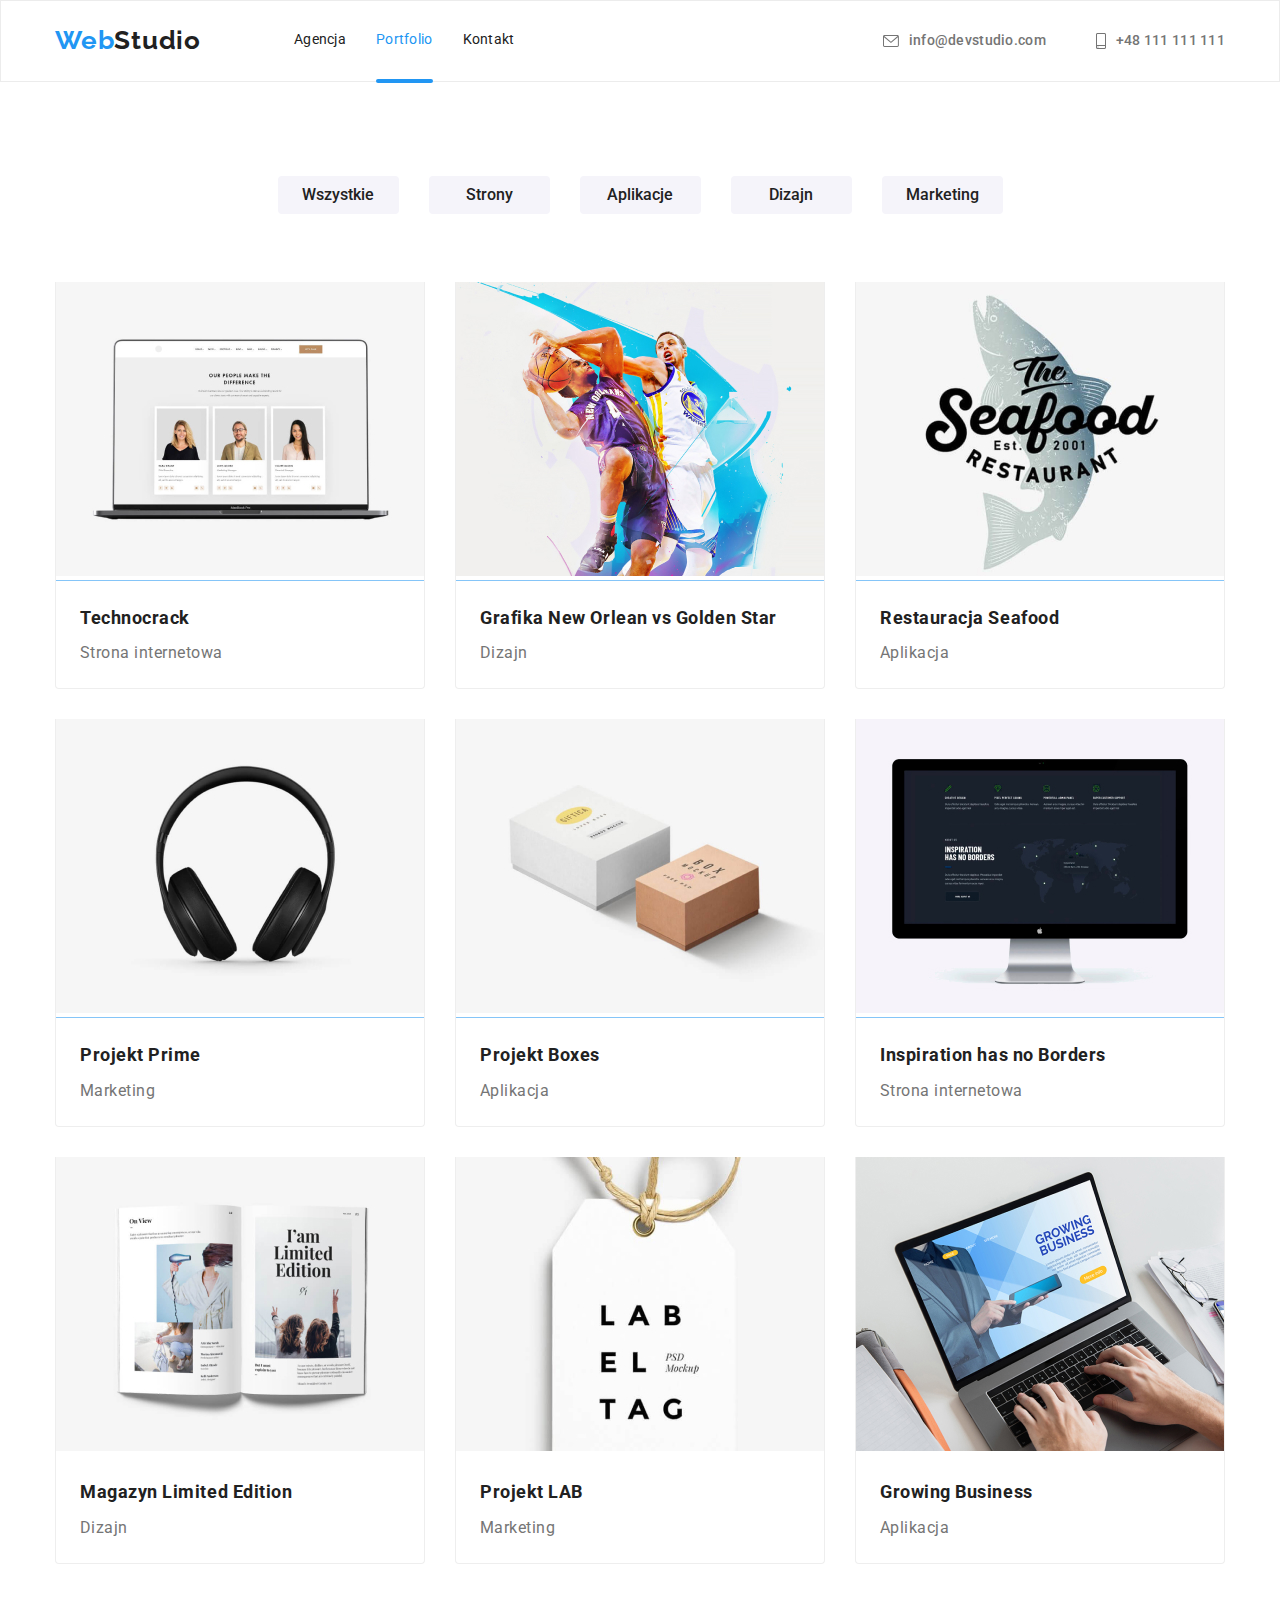
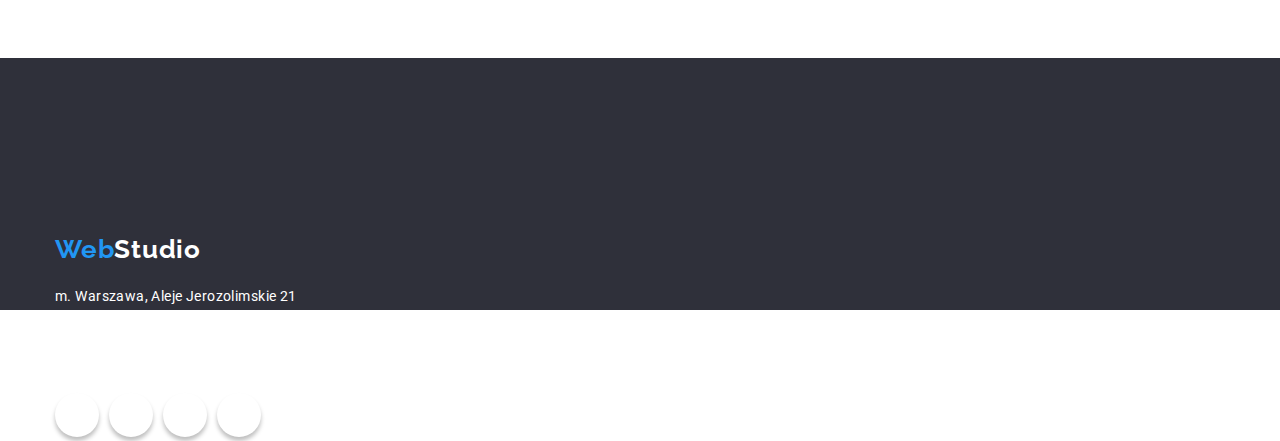
==== portfolio.html @ c9aa2d44 "Zadanie" ====
<!DOCTYPE html>
<html lang="pl">
  <head>
    <meta charset="UTF-8" />
    <meta http-equiv="X-UA-Compatible" content="IE=edge" />
    <meta name="viewport" content="width=device-width, initial-scale=1.0" />
    <title>Portfolio</title>
    <!--Google font-->
    <link rel="preconnect" href="https://fonts.googleapis.com" />
    <link rel="preconnect" href="https://fonts.gstatic.com" crossorigin />
    <link
      href="https://fonts.googleapis.com/css2?family=Raleway:wght@700&family=Roboto:wght@400;500;700;900&display=swap"
      rel="stylesheet"
    />
    <!--End Google font-->
    <!--Modern-normal-->
    <link rel="stylesheet" href="/css/modern-normalize.css" />

    <link rel="stylesheet" href="css/style.css" />
  </head>
  <body>
    <header class="menu-logo">
      <!--Logo-->
      <div class="container menu-box">
        <div class="first-menu-box">
          <h2 class="logo"><span class="first-part-logo">Web</span>Studio</h2>
          <nav>
            <ul class="list">
              <li><a class="menu-nav" href="index.html">Agencja</a></li>
              <li>
                <a class="menu-nav-active" href="portfolio.html">Portfolio</a>
              </li>
              <li><a class="menu-nav" href="/contact">Kontakt</a></li>
            </ul>
          </nav>
        </div>
        <div class="second-menu-box">
          <a class="menu-mail" href="mailto:info@devstudio.com">
            <svg class="icon" width="16" height="12">
              <use href="images/icons.svg#icon-envelope"></use></svg
            >info@devstudio.com</a
          >
          <a class="menu-phone" href="tel:+48111111111">
            <svg class="icon" width="10" height="16">
              <use href="images/icons.svg#icon-smartphone"></use></svg
            >+48 111 111 111</a
          >
        </div>
      </div>
    </header>
    <main>
      <!--HERO-->
      <section class="container">
        <ul class="list filter">
          <li>
            <button class="filter-bg" type="button">Wszystkie</button>
          </li>
          <li>
            <button class="filter-bg" type="button">Strony</button>
          </li>
          <li><button class="filter-bg" type="button">Aplikacje</button></li>
          <li><button class="filter-bg" type="button">Dizajn</button></li>
          <li><button class="filter-bg" type="button">Marketing</button></li>
        </ul>
      </section>
      <!--Portfolio-->
      <section class="portfolio container">
        <ul class="list portfolio-box">
          <li class="portfolio-card">
            <div class="card-box">
              <img
                src="images/technocrack.jpg"
                alt="Strona internetowa z twarzami ludzi"
                width="370"
                height="294"
              />
              <div class="overlay">
                <p class="description">
                  Technocrack jest popularną platformą wykorzystywaną do
                  rozpowszechniania koronawirusa. Firmy wykorzystują tę
                  platformę do celów szpiegowskich i ataków na niezabezpieczone
                  serwery konkurencji
                </p>
              </div>
            </div>
            <h3 class="portfolio-name">Technocrack</h3>
            <p class="portfolio-job">Strona internetowa</p>
          </li>
          <li class="portfolio-card">
            <div class="card-box">
              <img
                src="images/grafika-new-orlean-vs-golden-star.jpg"
                alt="Dwóch graczy w kosza z błękitną smugą w tle"
                width="370"
                height="294"
              />
              <div class="overlay">
                <p class="description">
                  Technocrack jest popularną platformą wykorzystywaną do
                  rozpowszechniania koronawirusa. Firmy wykorzystują tę
                  platformę do celów szpiegowskich i ataków na niezabezpieczone
                  serwery konkurencji
                </p>
              </div>
            </div>
            <h3 class="portfolio-name">Grafika New Orlean vs Golden Star</h3>
            <p class="portfolio-job">Dizajn</p>
          </li>
          <li class="portfolio-card">
            <div class="card-box">
              <img
                src="images/restauracja-seafood.jpg"
                alt="Logo firmy z rybą w tle"
                width="370"
                height="294"
              />
              <div class="overlay">
                <p class="description">
                  Technocrack jest popularną platformą wykorzystywaną do
                  rozpowszechniania koronawirusa. Firmy wykorzystują tę
                  platformę do celów szpiegowskich i ataków na niezabezpieczone
                  serwery konkurencji
                </p>
              </div>
            </div>
            <h3 class="portfolio-name">Restauracja Seafood</h3>
            <p class="portfolio-job">Aplikacja</p>
          </li>
          <li class="portfolio-card">
            <div class="card-box">
              <img
                src="images/projekt-prime.jpg"
                alt="Czarne słuchawki na białym tle"
                width="370"
                height="294"
              />
              <div class="overlay">
                <p class="description">
                  Technocrack jest popularną platformą wykorzystywaną do
                  rozpowszechniania koronawirusa. Firmy wykorzystują tę
                  platformę do celów szpiegowskich i ataków na niezabezpieczone
                  serwery konkurencji
                </p>
              </div>
            </div>
            <h3 class="portfolio-name">Projekt Prime</h3>
            <p class="portfolio-job">Marketing</p>
          </li>
          <li class="portfolio-card">
            <div class="card-box">
              <img
                src="images/projekt-boxes.jpg"
                alt="Dwa pudełka białe większe, brązowe mniejsze"
                width="370"
                height="294"
              />
              <div class="overlay">
                <p class="description">
                  Technocrack jest popularną platformą wykorzystywaną do
                  rozpowszechniania koronawirusa. Firmy wykorzystują tę
                  platformę do celów szpiegowskich i ataków na niezabezpieczone
                  serwery konkurencji
                </p>
              </div>
            </div>
            <h3 class="portfolio-name">Projekt Boxes</h3>
            <p class="portfolio-job">Aplikacja</p>
          </li>
          <li class="portfolio-card">
            <div class="card-box">
              <img
                src="images/inspiration-has-no-borders.jpg"
                alt="Strona internetowa w kolorze granatowym z mapą świata"
                width="370"
                height="294"
              />
              <div class="overlay">
                <p class="description">
                  Technocrack jest popularną platformą wykorzystywaną do
                  rozpowszechniania koronawirusa. Firmy wykorzystują tę
                  platformę do celów szpiegowskich i ataków na niezabezpieczone
                  serwery konkurencji
                </p>
              </div>
            </div>
            <h3 class="portfolio-name">Inspiration has no Borders</h3>
            <p class="portfolio-job">Strona internetowa</p>
          </li>
          <li class="portfolio-card">
            <div class="card-box">
              <img
                src="images/magazyn-limited-edition.jpg"
                alt="Magazyn z kolorowymi zdjęciami kobiety z suszarka, torebką i dwie kobiety z ręką w góże ze znakim solidarności"
                width="370"
                height="294"
              />
              <div class="overlay">
                <p class="description">
                  Technocrack jest popularną platformą wykorzystywaną do
                  rozpowszechniania koronawirusa. Firmy wykorzystują tę
                  platformę do celów szpiegowskich i ataków na niezabezpieczone
                  serwery konkurencji
                </p>
              </div>
            </div>
            <h3 class="portfolio-name">Magazyn Limited Edition</h3>
            <p class="portfolio-job">Dizajn</p>
          </li>
          <li class="portfolio-card">
            <div class="card-box">
              <img
                src="images/projekt-lab.jpg"
                alt="Zawiszka na sznurku"
                width="370"
                height="294"
              />
              <div class="overlay">
                <p class="description">
                  Technocrack jest popularną platformą wykorzystywaną do
                  rozpowszechniania koronawirusa. Firmy wykorzystują tę
                  platformę do celów szpiegowskich i ataków na niezabezpieczone
                  serwery konkurencji
                </p>
              </div>
            </div>
            <h3 class="portfolio-name">Projekt LAB</h3>
            <p class="portfolio-job">Marketing</p>
          </li>
          <li class="portfolio-card">
            <div class="card-box">
              <img
                src="images/growing-business.jpg"
                alt="Lapropo z otwarą stroną biznesową internetową"
                width="370"
                height="294"
              />
              <div class="overlay">
                <p class="description">
                  Technocrack jest popularną platformą wykorzystywaną do
                  rozpowszechniania koronawirusa. Firmy wykorzystują tę
                  platformę do celów szpiegowskich i ataków na niezabezpieczone
                  serwery konkurencji
                </p>
              </div>
            </div>
            <h3 class="portfolio-name">Growing Business</h3>
            <p class="portfolio-job">Aplikacja</p>
          </li>
        </ul>
      </section>
    </main>
    <!--Footer-->
    <footer>
      <div class="contact">
        <div class="container">
          <div class="column1of2">
            <div class="contact-box">
              <h2 class="logo">
                <span class="first-part-logo">Web</span
                ><spon class="secend-part-logo">Studio</spon>
              </h2>
            </div>
            <address>
              <ul class="contact-list">
                <li>
                  <a
                    class="contact-data"
                    href="https://goo.gl/maps/quSYSpreMcUmD9Dv7"
                    target="_blank"
                    >m. Warszawa, Aleje Jerozolimskie 21
                  </a>
                </li>
                <li>
                  <a class="contact-mail" href="mailito:info@example.com"
                    >info@example.com</a
                  >
                </li>
                <li>
                  <a class="contact-phone" href="tel:+48111111111"
                    >+48 111 111 111</a
                  >
                </li>
              </ul>
            </address>
          </div>
          <div class="column2of2">
            <h3 class="social-text">Dołącz do nas</h3>
            <ul class="icon-box">
              <li>
                <a href="/instagram">
                  <svg class="icon-social-footer" width="44" height="44">
                    <use
                      width="20"
                      height="20"
                      x="12px"
                      y="12px"
                      href="images/icons.svg#icon-instagram"
                    ></use>
                  </svg>
                </a>
              </li>
              <li>
                <a href="/twitter">
                  <svg class="icon-social-footer" width="44" height="44">
                    <use
                      width="20"
                      height="20"
                      x="12px"
                      y="12px"
                      href="images/icons.svg#icon-twitter"
                    ></use>
                  </svg>
                </a>
              </li>
              <li>
                <a href="/facebook">
                  <svg class="icon-social-footer" width="44" height="44">
                    <use
                      width="20"
                      height="20"
                      x="12px"
                      y="12px"
                      href="images/icons.svg#icon-facebook"
                    ></use>
                  </svg>
                </a>
              </li>
              <li>
                <a href="/linkedin">
                  <svg class="icon-social-footer" width="44" height="44">
                    <use
                      width="20"
                      height="20"
                      x="12px"
                      y="12px"
                      href="images/icons.svg#icon-linkedin"
                    ></use>
                  </svg>
                </a>
              </li>
            </ul>
          </div>
        </div>
      </div>
    </footer>
    <script src="./js/modal.js"></script>
  </body>
</html>
---- css/style.css ----
* {
  padding: 0;
  margin: 0;
}

:root {
  --brand-color: #2196f3;
  --text-color: #212121;
  --bg-color: #2f303a;
  --p-color: #757575;
  --white-color: #ffffff;
  --icon-color: #afb1b8;
  --backgrand-color: #f5f4fa;
  --backgrand-icon: rgba(255, 255, 255, 0.1);
  --border-color: #ececec;
  --portfolio-color: #eeeeee;
}

body {
  font-family: "Roboto", sans-serif;
  color: var(--text-color);
  background-color: var(--white-color);
  margin: 0;
  padding: 0;
}

.menu-logo {
  border: 1px solid var(--border-color);
  padding-top: 24px;
  padding-bottom: 25px;
}

.container {
  max-width: 1200px;
  margin: 0 auto;
  padding: 0 15px;
  /* outline: 1px dotted var(--p-color); */
}

.list {
  list-style-type: none;
  display: flex;
  margin: 0;
  padding: 0;
  gap: 30px;
}

.section {
  margin-top: 94px;
  margin-bottom: 94px;
}

/* menu */
.icon {
  vertical-align: middle;
  fill: currentColor;
  margin-right: 10px;
}
.icon:hover,
.icon:focus .icon:active {
  fill: var(--brand-color);
}
.menu-box {
  display: flex;
  align-items: center;
  flex-direction: row;
  flex-wrap: wrap;
  font-size: 14px;
  line-height: 16px;
  letter-spacing: 0.02em;
  justify-content: space-between;
}
.first-menu-box {
  display: flex;
  align-items: center;
  justify-content: space-between;
}
.second-menu-box {
  display: flex;
  justify-content: space-between;
}
.logo {
  font-family: "Raleway", sans-serif;
  font-weight: 700;
  font-size: 26px;
  line-height: 1.2;
  letter-spacing: 0.03em;
  margin-right: 93px;
}
.first-part-logo {
  color: var(--brand-color);
}
.secend-part-logo {
  color: var(--white-color);
}

/* nawigacja */
.menu-nav {
  text-decoration: none;
  cursor: pointer;
  color: var(--text-color);
}
.menu-nav:hover,
.menu-nav:focus {
  color: var(--brand-color);
}
.menu-mail {
  font-weight: 500;
  text-decoration: none;
  cursor: pointer;
  color: var(--p-color);
  margin-right: 50px;
}
.menu-mail:hover,
.menu-mail:focus {
  color: var(--brand-color);
}
.menu-phone {
  text-decoration: none;
  font-weight: 500;
  cursor: pointer;
  color: var(--p-color);
}
.menu-phone:hover,
.menu-phone:focus {
  color: var(--brand-color);
}
.menu-nav-active {
  text-decoration: none;
  cursor: pointer;
  color: var(--brand-color);
}
.menu-nav-active::after {
  content: "";
  display: block;
  background-color: var(--brand-color);
  height: 4px;
  width: 100%;
  border-radius: 2px;
  position: relative;
  top: 32px;
}
/* hero */
.primary {
  background-color: var(--bg-color);
  background-image: url(../images/header-img.jpg),
    linear-gradient(90deg, rgba(47, 48, 58, 0.4) 0%, rgba(47, 48, 58, 0.4) 0%);
  background-repeat: no-repeat;
  background-position: center;
  filter: drop-shadow(0px 4px 4px rgba(0, 0, 0, 0.25));
  text-align: center;
  border: 1px solid transparent;
  padding: 94px 0;
}
.primary-title {
  max-width: 696px;
  font-weight: 900;
  font-size: 44px;
  line-height: 1.36;
  text-transform: uppercase;
  color: var(--white-color);
  margin: 106px 252px 0;
  letter-spacing: 0.06em;
  text-align: center;
}
.primary-bg {
  font-family: inherit;
  font-weight: 700;
  font-size: 16px;
  line-height: 1.88;
  letter-spacing: 0.06em;
  cursor: pointer;
  border-radius: 4px;
  border-style: none;
  background-color: var(--backgrand-color);
  padding: 10px 41px;
  margin-top: 30px;
  margin-bottom: 106px;
}
.primary-bg:hover {
  background-color: var(--brand-color);
  color: var(--white-color);
  border-style: none;
  box-shadow: 0px 1px 3px rgba(0, 0, 0, 0.12), 0px 1px 1px rgba(0, 0, 0, 0.14),
    0px 2px 1px rgba(0, 0, 0, 0.2);
}

/*atuty*/
.feature-title {
  font-weight: 700;
  font-size: 14px;
  line-height: 1.14;
  letter-spacing: 0.03em;
  text-transform: uppercase;
  margin-bottom: 10px;
  padding: 0;
}
.feature-section {
  color: (--p-color);
  font-size: 14px;
  line-height: 1.71;
  letter-spacing: 0.03em;
}
.icon-advantages-box {
  padding: 25px 100px;
  margin-bottom: 30px;
  background-color: var(--backgrand-color);
  border-radius: 4px;
}

/* oferta */
.tender-title {
  font-weight: 700;
  font-size: 36px;
  line-height: 1.16;
  text-align: center;
  letter-spacing: 0.03em;
  margin-bottom: 50px;
}
.tender-img {
  display: block;
  position: relative;
  overflow: hidden;
}

.title-img {
  width: 100%;
  font-weight: 700;
  font-size: 14px;
  line-height: 1.14;
  text-align: center;
  letter-spacing: 0.03em;
  text-transform: uppercase;
  color: #ffffff;
  background-color: rgba(47, 48, 58, 0.8);
  padding-top: 27px;
  padding-bottom: 27px;
  z-index: 1;
  position: absolute;
  bottom: 0;
}

/*zespół*/
.team {
  background-color: var(--backgrand-color);
  text-align: center;
  padding-bottom: 94px;
}
.team-card {
  background-color: var(--white-color);
  box-shadow: 0px 1px 3px rgba(0, 0, 0, 0.12), 0px 1px 1px rgba(0, 0, 0, 0.14),
    0px 2px 1px rgba(0, 0, 0, 0.2);
  border-radius: 0px 0px 4px 4px;
}
.team-title {
  font-weight: 700;
  font-size: 36px;
  line-height: 1.16;
  text-align: center;
  letter-spacing: 0.03em;
  padding-top: 94px;
  padding-bottom: 50px;
  margin: 0;
}
.team-name {
  font-weight: 500;
  font-size: 16px;
  line-height: 1.18;
  letter-spacing: 0.03em;
  color: var(--text-color);
  justify-content: center;
  margin-top: 30px;
  margin-bottom: 10px;
}
.team-job {
  font-weight: 400;
  font-size: 16px;
  line-height: 1.18;
  letter-spacing: 0.03em;
  color: var(--p-color);
  margin-bottom: 16px;
}
.social-box {
  display: flex;
  margin: 16px 32px 18px 32px;
  gap: 10px;
  list-style: none;
}

.icon-social {
  fill: var(--icon-color);
}

.icon-social:hover,
.icon-social:focus,
.icon-social:active {
  cursor: pointer;
  fill: var(--white-color);
  border-radius: 50%;
  background-color: var(--brand-color);
}

/* klienci */
.client-box {
  display: flex;
  list-style: none;
  fill: var(--icon-color);
  justify-content: space-around;
}
.client-icon-box {
  border: 1px solid var(--icon-color);
  border-radius: 4px;
  padding: 16px 32px;
}

.client-icon-box:hover,
.client-icon-boxt:focus,
.client-icon-box:active {
  fill: var(--brand-color);
  border: 1px solid var(--brand-color);
  border-radius: 4px;
  cursor: pointer;
}

/*stopka*/
.contact {
  background-color: var(--bg-color);
  height: 252px;
}
.contact-box {
  padding-top: 15%;
  list-style: none;
}
.contact-list {
  list-style-type: none;
  padding-left: 0;
  margin-top: 20px;
}
.contact-data {
  text-decoration: none;
  color: var(--white-color);
  font-style: normal;
  font-size: 14px;
  line-height: 1.71;
  letter-spacing: 0.03em;
  padding-top: 20px;
}
.contact-mail,
.contact-phone {
  font-style: normal;
  font-size: 14px;
  line-height: 1.71;
  letter-spacing: 0.03em;
  color: rgba(255, 255, 255, 0.6);
  text-decoration: none;
}
.social-text {
  font-family: "Roboto";
  font-style: normal;
  font-weight: 700;
  font-size: 14px;
  line-height: 16px;
  letter-spacing: 0.03em;
  text-transform: uppercase;
  color: var(--white-color);
  margin-bottom: 20px;
}
.column1of3 {
  float: left;
  width: 246px;
  margin-right: 70px;
  margin-top: 15px;
}
.column2of3 {
  float: left;
  margin-top: 72px;
  margin-left: 70px;
}

.column3of3 {
  float: left;
  margin-left: 78px;
  margin-top: 72px;
}

.icon-box {
  display: flex;
  gap: 10px;
  list-style: none;
}

.icon-social-footer {
  fill: var(--white-color);
  border-radius: 50%;
  background-color: var(--backgrand-icon);
  box-shadow: 0px 4px 4px rgba(0, 0, 0, 0.25);
}

.icon-box:hover,
.icon-box:focus,
.icon-box:active {
  cursor: pointer;
  fill: var(--white-color);
}
.icon-social-footer:hover,
.icon-social-box:focus,
.icon-social-box:active {
  cursor: pointer;
  background-color: var(--brand-color);
}

.input-title {
  font-weight: 700;
  font-size: 14px;
  line-height: 16px;
  letter-spacing: 0.03em;
  text-transform: uppercase;
  color: var(--white-color);
  padding-bottom: 20px;
}
::placeholder {
  font-weight: 400;
  font-size: 16px;
  line-height: 1.25;
  letter-spacing: 0.03em;
  color: rgba(255, 255, 255, 0.6);
  padding: 15px 16px 15px;
  background-color: var(--bg-color);
}
.input-button {
  font-weight: 700;
  font-size: 16px;
  line-height: 1.88;
  color: var(--white-color);
  background-color: var(--brand-color);
  box-shadow: 0px 4px 4px rgba(0, 0, 0, 0.15);
  border-radius: 4px;
  border-style: none;
  padding-left: 42px;
  padding-top: 10px;
  padding-bottom: 10px;
  padding-right: 76px;
 
}
.email-bg {
  border: 1px solid rgba(255, 255, 255, 0.3);
  filter: drop-shadow(0px 4px 4px rgba(0, 0, 0, 0.15));
  border-radius: 4px;
}

/*portfolio*/

.filter {
  display: flex;
  justify-content: center;
  border-radius: 4px;
  text-align: center;
  letter-spacing: 0.03em;
  margin-bottom: 34px;
  margin-top: 94px;
}
.filter-bg {
  font-family: inherit;
  font-weight: 500;
  font-size: 16px;
  line-height: 1.62;
  color: var(--text-color);
  background-color: var(--backgrand-color);
  border-radius: 4px;
  cursor: pointer;
  border-style: none;
  width: 121px;
  height: 38px;
  padding: 6px 22px;
}
.filter-bg:hover,
.filter-bg:focus {
  background-color: var(--brand-color);
  color: var(--white-color);
  border-style: none;
  box-shadow: 0px 1px 3px rgba(0, 0, 0, 0.12), 0px 1px 1px rgba(0, 0, 0, 0.14),
    0px 2px 1px rgba(0, 0, 0, 0.2);
}

.portfolio {
  display: flex;
  background-color: var(--white-color);
  justify-content: space-between;
}
.portfolio-box {
  display: flex;
  flex-wrap: wrap;
  padding-bottom: 94px;
  margin-top: 34px;
}
.portfolio-card {
  background-color: var(--white-color);
  border-radius: 0px 0px 4px 4px;
  border-bottom: 1px solid var(--portfolio-color);
  border-left: 1px solid var(--portfolio-color);
  border-right: 1px solid var(--portfolio-color);
  width: 370px;
}
.portfolio-card:hover {
  box-shadow: 0px 1px 1px rgba(0, 0, 0, 0.12), 0px 4px 4px rgba(0, 0, 0, 0.06),
    1px 4px 6px rgba(0, 0, 0, 0.16);
  cursor: pointer;
}
.portfolio-name {
  margin-top: 20px;
  margin-bottom: 4px;
  font-weight: 700;
  font-size: 18px;
  line-height: 1.88;
  letter-spacing: 0.03em;
  color: var(--text-color);
  padding-left: 24px;
}
.portfolio-job {
  margin-bottom: 20px;
  font-weight: 400;
  font-size: 16px;
  line-height: 1.88;
  letter-spacing: 0.03em;
  color: var(--p-color);
  padding-left: 24px;
}
.card-box {
  position: relative;
  overflow: hidden;
}

.portfolio-card:hover .overlay,
.portfolio-card:focus .overlay {
  transform: translate(0);
}
.overlay {
  position: absolute;
  top: 0;
  left: 0;
  width: 100%;
  height: 100%;
  background-color: rgba(33, 150, 243, 0.9);
  transform: translateY(100%);
  transition: 250ms cubic-bezier(0.4, 0, 0.2, 1);
}
.description {
  color: var(--white-color);
  font-family: "Roboto";
  font-style: normal;
  font-weight: 400;
  font-size: 18px;
  line-height: 1.56;
  letter-spacing: 0.03em;
  padding: 49px 45px 49px 24px;
}

/* backdrop */
.backdrop {
  position: fixed;
  left: 0;
  top: 0;
  width: 100%;
  height: 100%;
  display: flex;
  justify-content: center;
  align-items: center;
  background-color: rgba(0, 0, 0, 0.2);
  z-index: 1;
  visibility: visible;
  opacity: 1;
  transition: visibility 500ms cubic-bezier(0.4, 0, 0.2, 1),
    opacity 500ms cubic-bezier(0.4, 0, 0.2, 1);
}

.modal {
  position: absolute;
  top: auto;
  left: auto;
  width: 528px;
  height: 581px;
  background-color: var(--white-color);
  box-shadow: 0px 1px 3px rgba(0, 0, 0, 0.12), 0px 1px 1px rgba(0, 0, 0, 0.14),
    0px 2px 1px rgba(0, 0, 0, 0.2);
  border-radius: 4px;
  transition: transform 500ms cubic-bezier(0.4, 0, 0.2, 1);
}

.close-btn {
  position: absolute;
  top: 8px;
  right: 8px;
  width: 30px;
  height: 30px;
  background: #ffffff;
  border: 1px solid rgba(0, 0, 0, 0.1);
  border-radius: 50%;
  cursor: pointer;
}

.is-hidden {
  pointer-events: none;
  visibility: hidden;
  opacity: 0;
}
.is-hidden .modal {
  transform: scale(0.4);
}
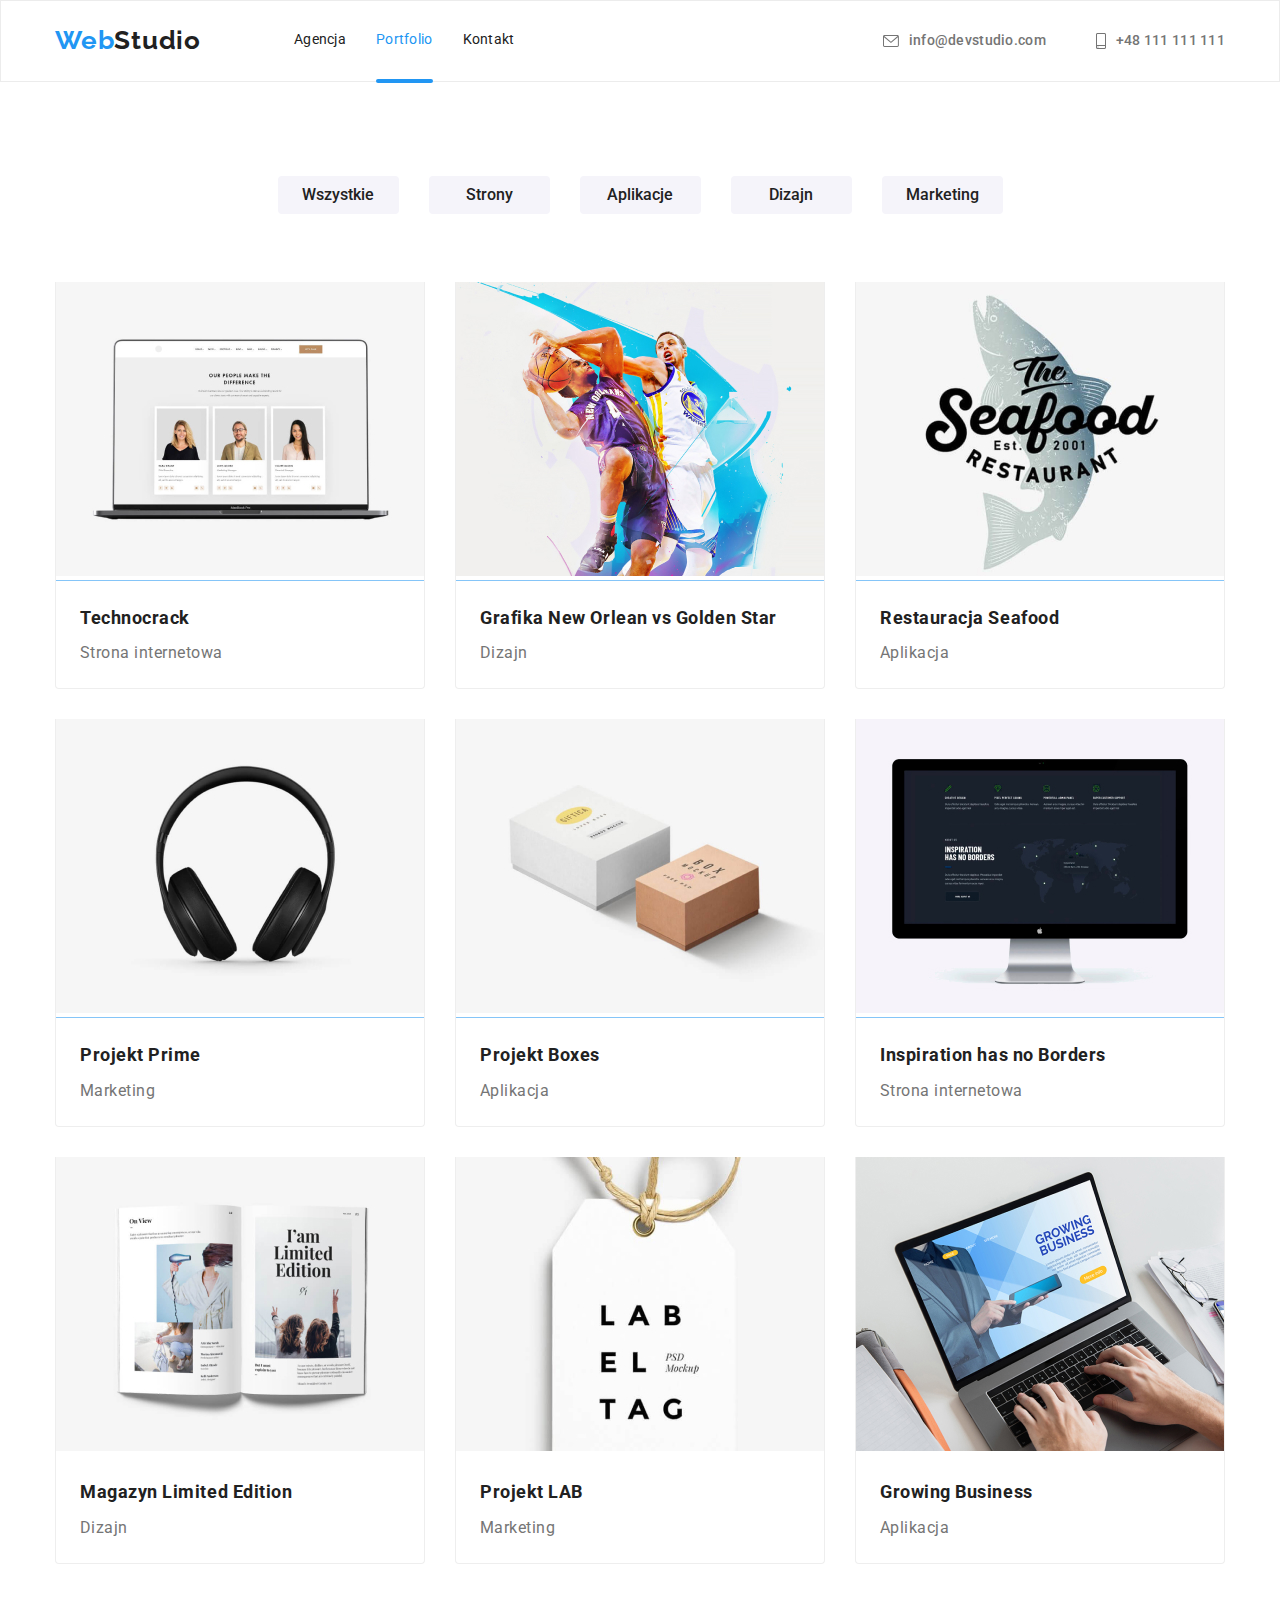
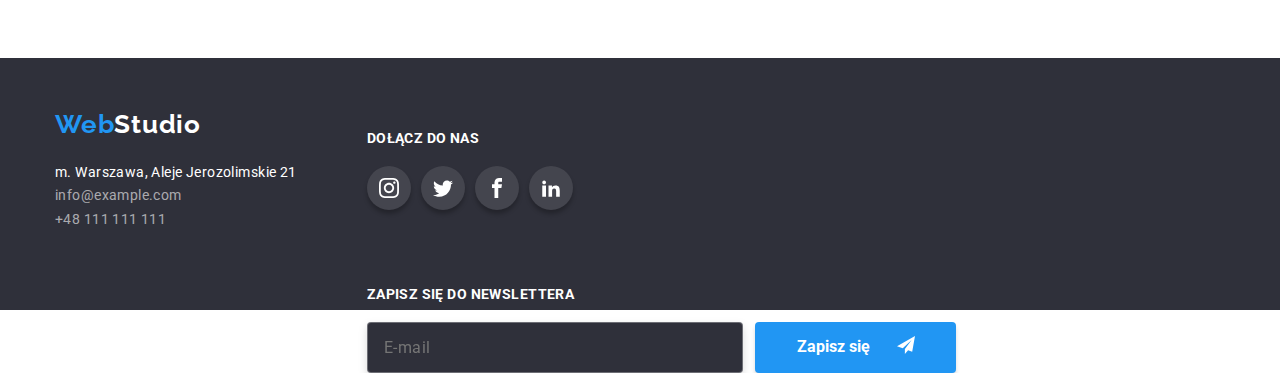
==== commit 1e925e2e: "Zgodnie z kryterium akceptacji projektu" ====
--- a/portfolio.html
+++ b/portfolio.html
@@ -253,7 +253,7 @@
     <footer>
       <div class="contact">
         <div class="container">
-          <div class="column1of2">
+          <div class="column1of3">
             <div class="contact-box">
               <h2 class="logo">
                 <span class="first-part-logo">Web</span
@@ -283,7 +283,7 @@
               </ul>
             </address>
           </div>
-          <div class="column2of2">
+          <div class="column2of3">
             <h3 class="social-text">Dołącz do nas</h3>
             <ul class="icon-box">
               <li>
@@ -340,6 +340,27 @@
               </li>
             </ul>
           </div>
+          <div class="column3of3">
+            <form>
+              <div class="input-title">
+                <label> Zapisz się do newslettera </label>
+              </div>
+              <div class="buttom">
+                <input
+                  class="email-button"
+                  type="email"
+                  name="email"
+                  placeholder="E-mail"
+                />
+                <button class="input-button" type="submit">
+                  Zapisz się
+                  <svg class="icon-send" width="24" height="24">
+                    <use href="images/icons.svg#icon-send"></use>
+                  </svg>
+                </button>
+              </div>
+            </form>
+          </div>
         </div>
       </div>
     </footer>
--- a/css/style.css
+++ b/css/style.css
@@ -34,7 +34,7 @@
   max-width: 1200px;
   margin: 0 auto;
   padding: 0 15px;
-  /* outline: 1px dotted var(--p-color); */
+  /* outline: 1px dotted var(--brand-color); */
 }
 
 .list {
@@ -367,19 +367,17 @@
 }
 .column1of3 {
   float: left;
-  width: 246px;
   margin-right: 70px;
   margin-top: 15px;
 }
 .column2of3 {
   float: left;
   margin-top: 72px;
-  margin-left: 70px;
+  margin-right: 78px;
 }
 
 .column3of3 {
   float: left;
-  margin-left: 78px;
   margin-top: 72px;
 }
 
@@ -416,36 +414,47 @@
   letter-spacing: 0.03em;
   text-transform: uppercase;
   color: var(--white-color);
-  padding-bottom: 20px;
-}
-::placeholder {
+  margin-bottom: 20px;
+}
+
+.input-button {
+  font-weight: 700;
+  font-size: 16px;
+  line-height: 1.88;
+  color: var(--white-color);
+  background-color: var(--brand-color);
+  box-shadow: 0px 4px 4px rgba(0, 0, 0, 0.15);
+  border-radius: 4px;
+  border-style: none;
+  padding: 10px 62px 10px 42px;
+  display: flex;
+  align-items: center;
+}
+
+.icon-send {
+  position: relative;
+  top: 0;
+  left: 24px;
+}
+
+.email-button {
+  border: 1px solid rgba(255, 255, 255, 0.3);
+  filter: drop-shadow(0px 4px 4px rgba(0, 0, 0, 0.15));
+  border-radius: 4px;
+  background-color: var(--bg-color);
+  margin-right: 12px;
+  padding-left: 16px;
+  padding-right: 155px;
   font-weight: 400;
   font-size: 16px;
   line-height: 1.25;
   letter-spacing: 0.03em;
   color: rgba(255, 255, 255, 0.6);
-  padding: 15px 16px 15px;
-  background-color: var(--bg-color);
-}
-.input-button {
-  font-weight: 700;
-  font-size: 16px;
-  line-height: 1.88;
-  color: var(--white-color);
-  background-color: var(--brand-color);
-  box-shadow: 0px 4px 4px rgba(0, 0, 0, 0.15);
-  border-radius: 4px;
-  border-style: none;
-  padding-left: 42px;
-  padding-top: 10px;
-  padding-bottom: 10px;
-  padding-right: 76px;
- 
-}
-.email-bg {
-  border: 1px solid rgba(255, 255, 255, 0.3);
-  filter: drop-shadow(0px 4px 4px rgba(0, 0, 0, 0.15));
-  border-radius: 4px;
+  outline: none;
+}
+
+.buttom {
+  display: flex;
 }
 
 /*portfolio*/
@@ -606,3 +615,170 @@
 .is-hidden .modal {
   transform: scale(0.4);
 }
+
+.modal-title {
+  font-family: "Roboto";
+  font-style: normal;
+  font-weight: 700;
+  font-size: 20px;
+  line-height: 1.15;
+  text-align: center;
+  letter-spacing: 0.03em;
+  color: var(--text-color);
+  margin-top: 40px;
+  margin-bottom: 12px;
+}
+
+.modal-imput {
+  display: flex;
+  flex-direction: column;
+  margin-left: 40px;
+  margin-right: 40px;
+  margin-bottom: 20px;
+  gap: 4px;
+  position: relative;
+}
+.modal-checkbox {
+  font-family: "Roboto";
+  font-style: normal;
+  font-weight: 400;
+  font-size: 14px;
+  line-height: 1.71;
+  letter-spacing: 0.03em;
+  color: var(--p-color);
+  margin-left: 55px;
+  margin-right: 54px;
+  margin-bottom: 30px;
+  position: relative;
+  display: flex;
+  align-items: center;
+}
+
+.modal-checkbox-statute {
+  font-weight: 400;
+  font-size: 14px;
+  line-height: 1.71px;
+  letter-spacing: 0.03em;
+  text-decoration-line: underline;
+  color: var(--brand-color);
+}
+
+.modal-button {
+  outline: none;
+  background: var(--brand-color);
+  border-radius: 4px;
+  border-style: none;
+  font-weight: 700;
+  font-size: 16px;
+  line-height: 1.88;
+  color: var(--white-color);
+  padding: 10px 76px;
+  margin-bottom: 50px;
+  margin-left: 164px;
+  cursor: pointer;
+}
+
+.modal-button:hover,
+.modal-button:focus {
+  box-shadow: 0px 4px 4px rgba(0, 0, 0, 0.15);
+}
+
+.modal-name {
+  font-size: 12px;
+  line-height: 14px;
+  letter-spacing: 0.01em;
+  color: var(--p-color);
+}
+.modal-imput-name {
+  outline: none;
+  border: none;
+  padding-left: 42px;
+  padding-top: 9px;
+  width: 100%;
+}
+.modal-imput-name-svg-person {
+  position: absolute;
+  top: 28px;
+  left: 12px;
+}
+.modal-imput-name-svg-email {
+  position: absolute;
+  top: 153px;
+  left: 12px;
+}
+.modal-imput-name-svg-phone {
+  position: absolute;
+  top: 90px;
+  left: 12px;
+}
+
+.modal-imput-feedback {
+  border: 1px solid rgba(33, 33, 33, 0.2);
+  border-radius: 4px;
+  height: 40px;
+  outline: none;
+  width: 448px;
+  height: 120px;
+  font-weight: 400;
+  font-size: 12px;
+  line-height: 1.16;
+  letter-spacing: 0.01em;
+  color: rgba(117, 117, 117, 0.5);
+  padding: 12px 16px;
+}
+.modal-imput-feedback:hover,
+.modal-imput-feedback:focus {
+  border: 1px solid var(--brand-color);
+  color: var(--text-color);
+}
+.modal-checkbox-svg {
+  position: absolute;
+  top: 3px;
+  left: -3px;
+  background: var(--white-color);
+  opacity: 1;
+}
+.modal-imput-name-active {
+  border: 1px solid rgba(33, 33, 33, 0.2);
+  border-radius: 4px;
+  height: 40px;
+  outline: none;
+}
+
+.modal-imput-name-active:hover,
+.mmodal-imput-name-active:focus {
+  border: 1px solid var(--brand-color);
+  border-radius: 4px;
+  outline: none;
+  fill: var(--brand-color);
+}
+
+.modal-checkbox-input {
+  background-color: var(--white-color);
+  margin: 0;
+  appearance: none;
+  border: 2px solid var(--text-color);
+  border-radius: 2px;
+  width: 16px;
+  height: 15px;
+  opacity: 1;
+  transition: opacity 250ms cubic-bezier(0.4, 0, 0.2, 1);
+}
+
+.modal-checkbox-checked {
+  position: absolute;
+  top: 50%;
+  left: 0;
+  transform: translateY(-68%);
+  opacity: 0;
+  fill: var(--white-color);
+  transition: opacity 250ms cubic-bezier(0.4, 0, 0.2, 1);
+}
+.modal-checkbox-input:checked {
+opacity: 0;
+}
+
+.modal-checkbox-input:checked + .modal-checkbox-checked{
+  opacity: 1;
+}
+
